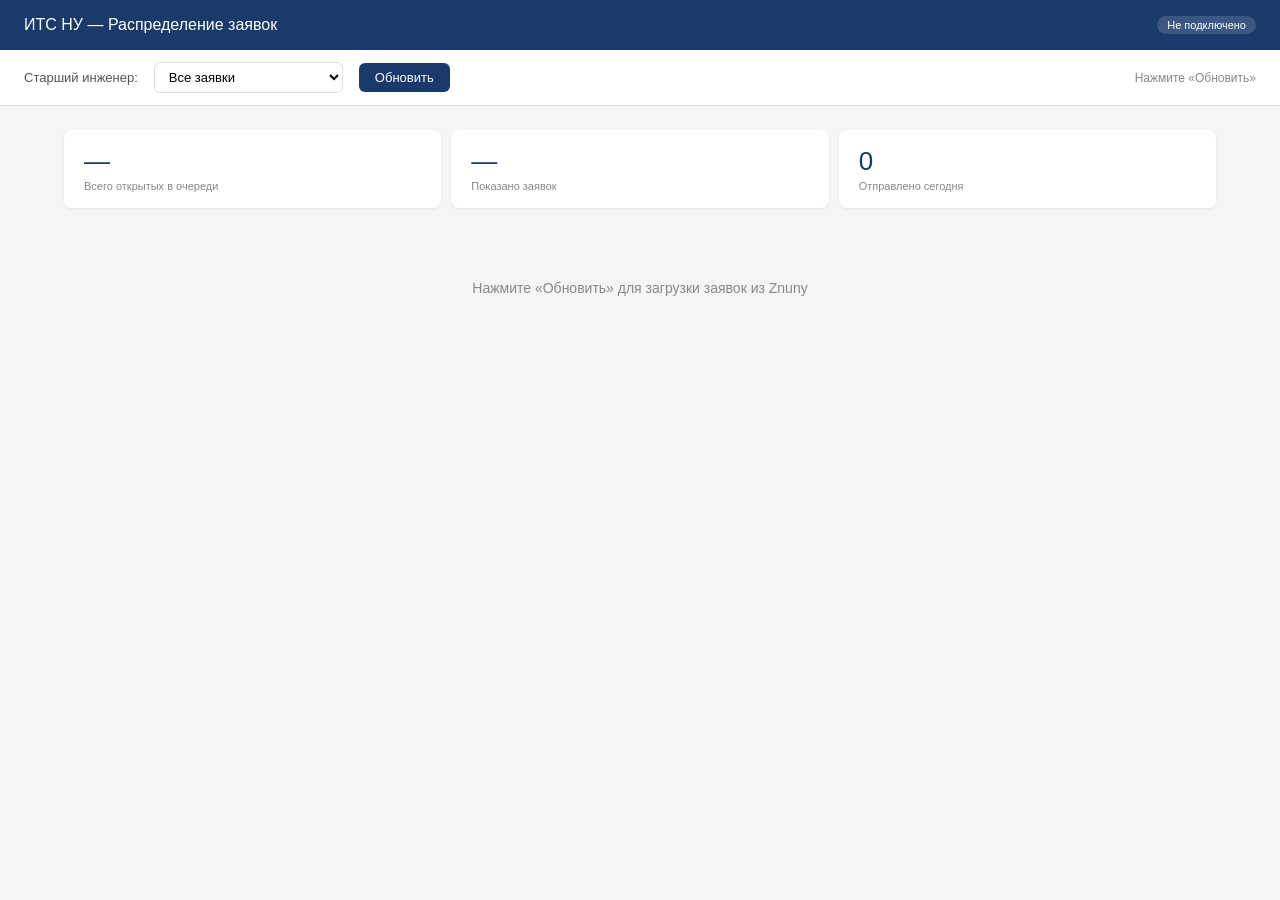
==== python_server/index.html @ df46cae5 "Распределение заявок" ====
<!DOCTYPE html>
<html lang="ru">
<head>
<meta charset="UTF-8">
<meta name="viewport" content="width=device-width, initial-scale=1.0">
<title>ИТС — Распределение заявок</title>
<style>
  * { box-sizing: border-box; margin: 0; padding: 0; }
  body { font-family: -apple-system, BlinkMacSystemFont, 'Segoe UI', sans-serif; background: #f5f5f5; color: #222; }

  .header { background: #1a3a6b; color: white; padding: 1rem 1.5rem; display: flex; align-items: center; justify-content: space-between; }
  .header h1 { font-size: 16px; font-weight: 500; }
  .header-right { display: flex; align-items: center; gap: 12px; }
  .conn-badge { font-size: 11px; padding: 3px 10px; border-radius: 10px; background: rgba(255,255,255,0.15); }
  .conn-badge.ok { background: rgba(58,156,95,0.4); }

  .toolbar { background: white; border-bottom: 1px solid #e0e0e0; padding: 0.75rem 1.5rem; display: flex; align-items: center; gap: 1rem; flex-wrap: wrap; }
  .toolbar label { font-size: 13px; color: #555; }
  .toolbar select { font-size: 13px; padding: 6px 10px; border: 1px solid #ddd; border-radius: 6px; background: white; }
  .btn { border: none; padding: 7px 16px; border-radius: 6px; font-size: 13px; cursor: pointer; font-weight: 500; }
  .btn-primary { background: #1a3a6b; color: white; }
  .btn-primary:hover { background: #2255a4; }
  .status-text { font-size: 12px; color: #888; margin-left: auto; }

  .container { padding: 1.5rem; max-width: 1200px; margin: 0 auto; }

  .summary { display: grid; grid-template-columns: repeat(3, 1fr); gap: 10px; margin-bottom: 1.5rem; }
  .summary-card { background: white; border-radius: 8px; padding: 1rem 1.25rem; box-shadow: 0 1px 3px rgba(0,0,0,0.07); }
  .summary-card .num { font-size: 26px; font-weight: 500; color: #1a3a6b; }
  .summary-card .lbl { font-size: 11px; color: #888; margin-top: 3px; }

  .loading { text-align: center; padding: 3rem; color: #888; font-size: 14px; }

  table { width: 100%; background: white; border-radius: 8px; border-collapse: collapse; box-shadow: 0 1px 3px rgba(0,0,0,0.07); font-size: 13px; }
  thead { background: #f0f4fa; }
  th { padding: 10px 12px; text-align: left; font-weight: 600; color: #1a3a6b; font-size: 11px; text-transform: uppercase; letter-spacing: 0.04em; border-bottom: 1px solid #e0e0e0; white-space: nowrap; }
  td { padding: 9px 12px; border-bottom: 1px solid #f0f0f0; vertical-align: middle; }
  tr:last-child td { border-bottom: none; }
  tr:hover td { background: #fafbff; }

  .ticket-num { font-weight: 600; color: #1a3a6b; font-size: 12px; white-space: nowrap; }
  .ticket-title { max-width: 200px; overflow: hidden; text-overflow: ellipsis; white-space: nowrap; }
  .ticket-service { font-size: 11px; color: #666; max-width: 150px; overflow: hidden; text-overflow: ellipsis; white-space: nowrap; }
  .owner-badge { display: inline-block; font-size: 10px; padding: 2px 8px; border-radius: 10px; font-weight: 500; background: #e6f1fb; color: #185fa5; white-space: nowrap; }
  .date { font-size: 11px; color: #999; white-space: nowrap; }
  .phone { font-size: 11px; color: #444; }

  /* Блок назначения */
  .assign-wrap { display: flex; align-items: center; gap: 6px; }
  .assign-select { font-size: 12px; padding: 4px 8px; border: 1px solid #ddd; border-radius: 5px; background: white; min-width: 110px; }
  .btn-send { border: none; padding: 5px 10px; border-radius: 5px; font-size: 12px; cursor: pointer; font-weight: 500; background: #2AABEE; color: white; white-space: nowrap; transition: opacity 0.15s; }
  .btn-send:hover { opacity: 0.85; }
  .btn-send:disabled { background: #ccc; cursor: not-allowed; }
  .btn-sent { background: #3a9c5f !important; }
  .btn-no-tg { background: #e0e0e0; color: #888; cursor: not-allowed; }

  .toast { position: fixed; bottom: 1.5rem; right: 1.5rem; background: #1a3a6b; color: white; padding: 10px 18px; border-radius: 8px; font-size: 13px; opacity: 0; transition: opacity 0.3s; pointer-events: none; z-index: 999; max-width: 300px; }
  .toast.show { opacity: 1; }
  .toast.error { background: #c0392b; }
</style>
</head>
<body>

<div class="header">
  <h1>ИТС НУ — Распределение заявок</h1>
  <div class="header-right">
    <span class="conn-badge" id="conn-badge">Не подключено</span>
  </div>
</div>

<div class="toolbar">
  <label>Старший инженер:</label>
  <select id="senior-filter">
    <option value="">Все заявки</option>
    <option value="17">Maxat Suieubayev</option>
    <option value="16">Askar Sharipov</option>
    <option value="18">Ramazan Abdrakhmanov</option>
    <option value="19">Temirbek Sarsembekov</option>
  </select>
  <button class="btn btn-primary" onclick="loadTickets()">Обновить</button>
  <span class="status-text" id="status-text">Нажмите «Обновить»</span>
</div>

<div class="container">
  <div class="summary">
    <div class="summary-card"><div class="num" id="total-count">—</div><div class="lbl">Всего открытых в очереди</div></div>
    <div class="summary-card"><div class="num" id="shown-count">—</div><div class="lbl">Показано заявок</div></div>
    <div class="summary-card"><div class="num" id="sent-count">0</div><div class="lbl">Отправлено сегодня</div></div>
  </div>
  <div id="content" class="loading">Нажмите «Обновить» для загрузки заявок из Znuny</div>
</div>

<div class="toast" id="toast"></div>

<script>
// Адрес локального Flask-сервера по умолчанию. 
// После развертывания бэкенда на выделенной виртуальной машине (VM) укажите здесь её адрес, например: "https://its-api.nu.edu.kz"
const API = "http://localhost:5000";

let allTickets = [];
let seniors = [];
let sentCount = 0;

// Загружаем список старших при старте
async function loadSeniors() {
  try {
    const r = await fetch(`${API}/seniors`);
    const data = await r.json();
    seniors = data.seniors;
  } catch(e) {
    console.error("Не удалось загрузить список инженеров", e);
  }
}

async function loadTickets() {
  const status = document.getElementById("status-text");
  const content = document.getElementById("content");
  status.textContent = "Загрузка...";
  content.innerHTML = '<div class="loading">Загружаем заявки из Znuny...</div>';

  try {
    const r = await fetch(`${API}/tickets`);
    const data = await r.json();
    if (data.error) throw new Error(data.error);

    allTickets = data.tickets;
    document.getElementById("total-count").textContent = data.total;
    document.getElementById("conn-badge").textContent = "✓ Подключено";
    document.getElementById("conn-badge").classList.add("ok");
    status.textContent = `Загружено ${allTickets.length} заявок`;
    renderTable();
  } catch(e) {
    content.innerHTML = `<div class="loading" style="color:#c0392b">Ошибка: ${e.message}<br><small>Убедитесь что сервер запущен: python its_server.py</small></div>`;
    status.textContent = "Ошибка подключения";
  }
}

function getSubordinates(ownerID) {
  const senior = seniors.find(s => s.owner_id === ownerID);
  return senior ? senior.subordinates : [];
}

function renderTable() {
  const filterOwner = document.getElementById("senior-filter").value;
  let tickets = allTickets;
  if (filterOwner) tickets = tickets.filter(t => String(t.owner_id) === filterOwner);

  document.getElementById("shown-count").textContent = tickets.length;

  if (!tickets.length) {
    document.getElementById("content").innerHTML = '<div class="loading">Заявок не найдено</div>';
    return;
  }

  const rows = tickets.map(t => {
    const subs = getSubordinates(t.owner_id);
    let assignBlock = "";

    if (subs.length > 0) {
      const options = subs.map(s => {
        const disabled = !s.chat_id ? 'data-no-tg="true"' : '';
        const label = s.chat_id ? s.name : `${s.name} (нет TG)`;
        return `<option value='${JSON.stringify(s).replace(/'/g, "&apos;")}' ${disabled}>${label}</option>`;
      }).join("");

      assignBlock = `
        <div class="assign-wrap">
          <select class="assign-select" id="sel-${t.ticket_id}">${options}</select>
          <button class="btn-send" id="btn-${t.ticket_id}" onclick="sendTicket(${t.ticket_id})">
            📤 Назначить
          </button>
        </div>`;
    } else {
      assignBlock = `<span style="font-size:11px;color:#aaa">Нет подчинённых</span>`;
    }

    return `
      <tr>
        <td><span class="ticket-num">#${t.ticket_number}</span></td>
        <td><div class="ticket-title" title="${escHtml(t.title)}">${escHtml(t.title)}</div></td>
        <td><div class="ticket-service" title="${escHtml(t.service||'')}">${escHtml(t.service||'—')}</div></td>
        <td style="font-size:12px">${t.customer || '—'}</td>
        <td class="phone">${t.phone || '—'}</td>
        <td><span class="owner-badge">${ownerShort(t.owner_id)}</span></td>
        <td class="date">${formatDate(t.created)}</td>
        <td>${assignBlock}</td>
      </tr>`;
  }).join("");

  document.getElementById("content").innerHTML = `
    <table>
      <thead>
        <tr>
          <th>№</th><th>Тема</th><th>Услуга</th><th>Заявитель</th><th>Телефон</th><th>Старший</th><th>Дата</th><th>Назначить</th>
        </tr>
      </thead>
      <tbody>${rows}</tbody>
    </table>`;
}

async function sendTicket(ticketId) {
  const ticket = allTickets.find(t => t.ticket_id === ticketId);
  const sel = document.getElementById(`sel-${ticketId}`);
  const btn = document.getElementById(`btn-${ticketId}`);

  let engineer;
  try {
    engineer = JSON.parse(sel.value.replace(/&apos;/g, "'"));
  } catch(e) {
    showToast("Ошибка выбора инженера", true);
    return;
  }

  if (!engineer.chat_id) {
    showToast(`У ${engineer.name} нет Telegram`, true);
    return;
  }

  btn.disabled = true;
  btn.textContent = "Отправка...";

  try {
    const r = await fetch(`${API}/send`, {
      method: "POST",
      headers: { "Content-Type": "application/json" },
      body: JSON.stringify({
        ticket,
        engineer_name: engineer.name,
        chat_id: engineer.chat_id
      })
    });
    const data = await r.json();

    if (data.success) {
      btn.textContent = `✓ → ${engineer.name}`;
      btn.classList.add("btn-sent");
      sentCount++;
      document.getElementById("sent-count").textContent = sentCount;
      showToast(`Заявка #${ticket.ticket_number} отправлена → ${engineer.name}`);
    } else {
      btn.disabled = false;
      btn.textContent = "📤 Назначить";
      showToast(data.error || "Ошибка отправки", true);
    }
  } catch(e) {
    btn.disabled = false;
    btn.textContent = "📤 Назначить";
    showToast("Ошибка: " + e.message, true);
  }
}

function ownerShort(id) {
  const map = {16: "Askar", 17: "Maxat", 18: "Ramazan", 19: "Temirbek"};
  return map[id] || "—";
}

function formatDate(str) {
  if (!str) return "—";
  return str.slice(0, 16).replace("T", " ");
}

function escHtml(str) {
  if (!str) return "";
  return str.replace(/&/g,"&amp;").replace(/</g,"&lt;").replace(/>/g,"&gt;").replace(/"/g,"&quot;");
}

function showToast(msg, error=false) {
  const t = document.getElementById("toast");
  t.textContent = msg;
  t.className = "toast show" + (error ? " error" : "");
  setTimeout(() => t.className = "toast", 3500);
}

document.getElementById("senior-filter").addEventListener("change", renderTable);

// Загружаем инженеров при старте
loadSeniors();
</script>
</body>
</html>
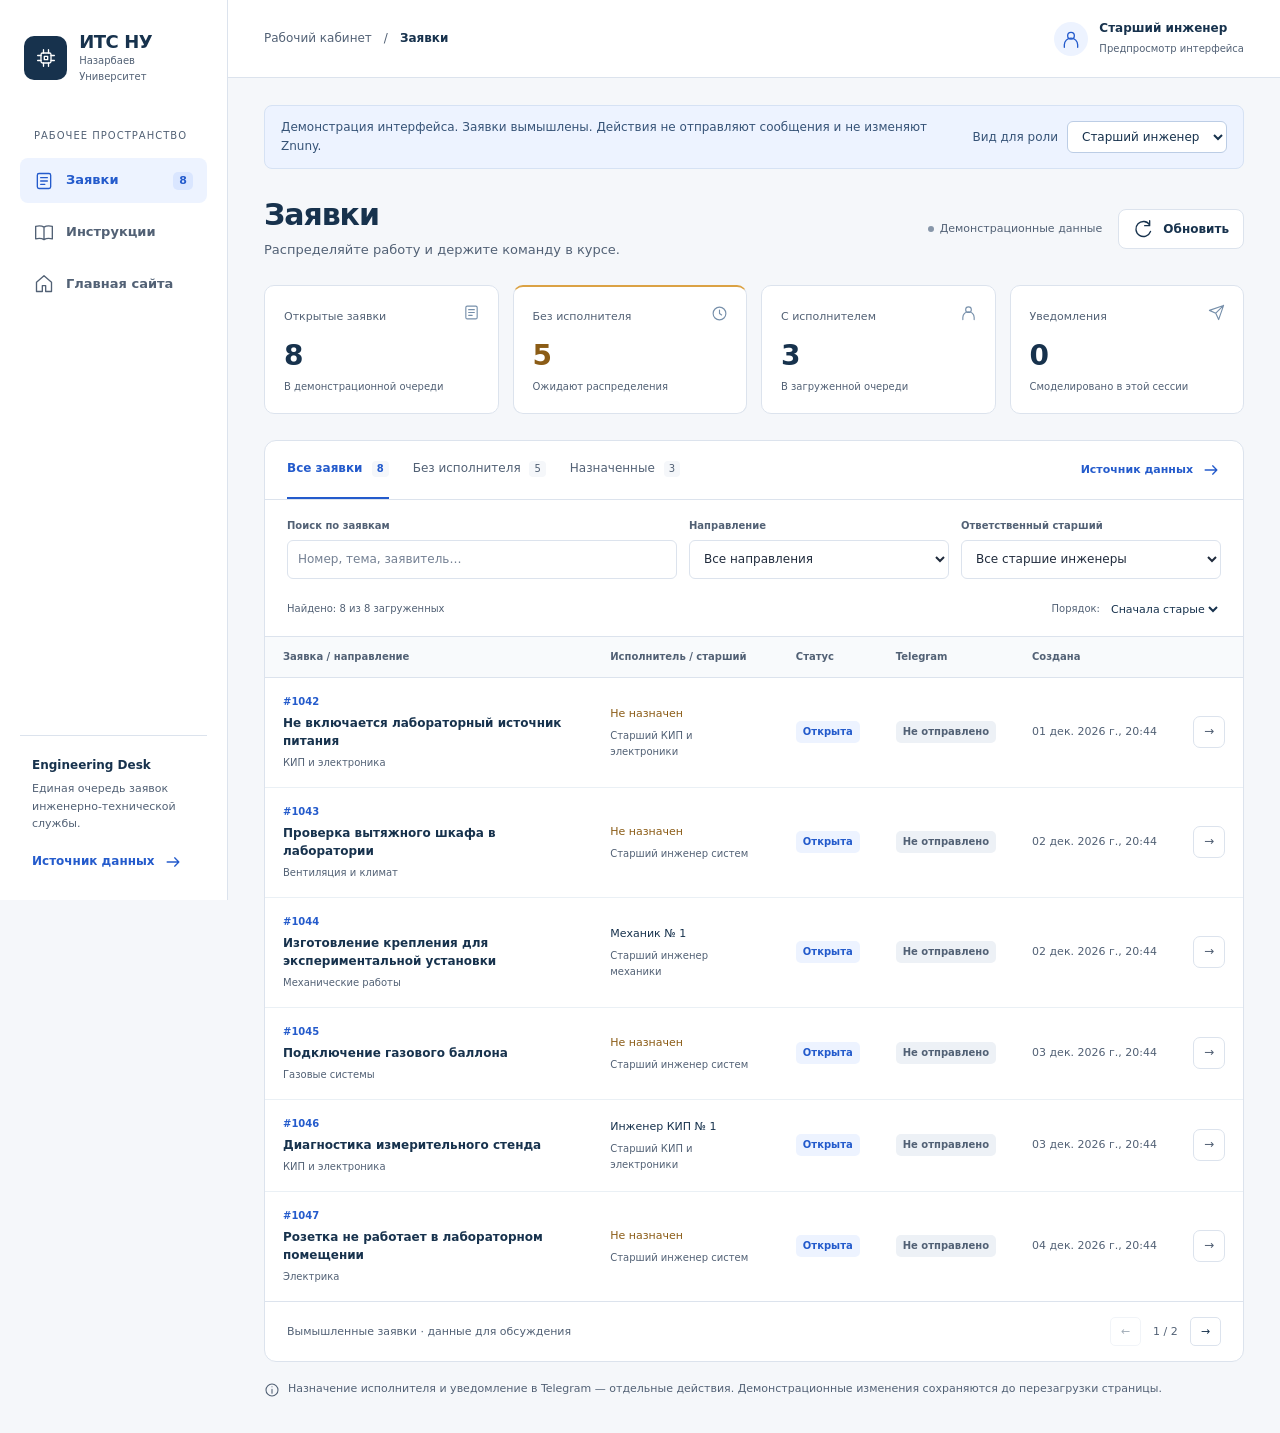
==== commit d7fdf17c: "autoclaves" ====
--- a/python_server/index.html
+++ b/python_server/index.html
@@ -1,280 +1,81 @@
 <!DOCTYPE html>
 <html lang="ru">
 <head>
-<meta charset="UTF-8">
-<meta name="viewport" content="width=device-width, initial-scale=1.0">
-<title>ИТС — Распределение заявок</title>
-<style>
-  * { box-sizing: border-box; margin: 0; padding: 0; }
-  body { font-family: -apple-system, BlinkMacSystemFont, 'Segoe UI', sans-serif; background: #f5f5f5; color: #222; }
-
-  .header { background: #1a3a6b; color: white; padding: 1rem 1.5rem; display: flex; align-items: center; justify-content: space-between; }
-  .header h1 { font-size: 16px; font-weight: 500; }
-  .header-right { display: flex; align-items: center; gap: 12px; }
-  .conn-badge { font-size: 11px; padding: 3px 10px; border-radius: 10px; background: rgba(255,255,255,0.15); }
-  .conn-badge.ok { background: rgba(58,156,95,0.4); }
-
-  .toolbar { background: white; border-bottom: 1px solid #e0e0e0; padding: 0.75rem 1.5rem; display: flex; align-items: center; gap: 1rem; flex-wrap: wrap; }
-  .toolbar label { font-size: 13px; color: #555; }
-  .toolbar select { font-size: 13px; padding: 6px 10px; border: 1px solid #ddd; border-radius: 6px; background: white; }
-  .btn { border: none; padding: 7px 16px; border-radius: 6px; font-size: 13px; cursor: pointer; font-weight: 500; }
-  .btn-primary { background: #1a3a6b; color: white; }
-  .btn-primary:hover { background: #2255a4; }
-  .status-text { font-size: 12px; color: #888; margin-left: auto; }
-
-  .container { padding: 1.5rem; max-width: 1200px; margin: 0 auto; }
-
-  .summary { display: grid; grid-template-columns: repeat(3, 1fr); gap: 10px; margin-bottom: 1.5rem; }
-  .summary-card { background: white; border-radius: 8px; padding: 1rem 1.25rem; box-shadow: 0 1px 3px rgba(0,0,0,0.07); }
-  .summary-card .num { font-size: 26px; font-weight: 500; color: #1a3a6b; }
-  .summary-card .lbl { font-size: 11px; color: #888; margin-top: 3px; }
-
-  .loading { text-align: center; padding: 3rem; color: #888; font-size: 14px; }
-
-  table { width: 100%; background: white; border-radius: 8px; border-collapse: collapse; box-shadow: 0 1px 3px rgba(0,0,0,0.07); font-size: 13px; }
-  thead { background: #f0f4fa; }
-  th { padding: 10px 12px; text-align: left; font-weight: 600; color: #1a3a6b; font-size: 11px; text-transform: uppercase; letter-spacing: 0.04em; border-bottom: 1px solid #e0e0e0; white-space: nowrap; }
-  td { padding: 9px 12px; border-bottom: 1px solid #f0f0f0; vertical-align: middle; }
-  tr:last-child td { border-bottom: none; }
-  tr:hover td { background: #fafbff; }
-
-  .ticket-num { font-weight: 600; color: #1a3a6b; font-size: 12px; white-space: nowrap; }
-  .ticket-title { max-width: 200px; overflow: hidden; text-overflow: ellipsis; white-space: nowrap; }
-  .ticket-service { font-size: 11px; color: #666; max-width: 150px; overflow: hidden; text-overflow: ellipsis; white-space: nowrap; }
-  .owner-badge { display: inline-block; font-size: 10px; padding: 2px 8px; border-radius: 10px; font-weight: 500; background: #e6f1fb; color: #185fa5; white-space: nowrap; }
-  .date { font-size: 11px; color: #999; white-space: nowrap; }
-  .phone { font-size: 11px; color: #444; }
-
-  /* Блок назначения */
-  .assign-wrap { display: flex; align-items: center; gap: 6px; }
-  .assign-select { font-size: 12px; padding: 4px 8px; border: 1px solid #ddd; border-radius: 5px; background: white; min-width: 110px; }
-  .btn-send { border: none; padding: 5px 10px; border-radius: 5px; font-size: 12px; cursor: pointer; font-weight: 500; background: #2AABEE; color: white; white-space: nowrap; transition: opacity 0.15s; }
-  .btn-send:hover { opacity: 0.85; }
-  .btn-send:disabled { background: #ccc; cursor: not-allowed; }
-  .btn-sent { background: #3a9c5f !important; }
-  .btn-no-tg { background: #e0e0e0; color: #888; cursor: not-allowed; }
-
-  .toast { position: fixed; bottom: 1.5rem; right: 1.5rem; background: #1a3a6b; color: white; padding: 10px 18px; border-radius: 8px; font-size: 13px; opacity: 0; transition: opacity 0.3s; pointer-events: none; z-index: 999; max-width: 300px; }
-  .toast.show { opacity: 1; }
-  .toast.error { background: #c0392b; }
-</style>
+<meta charset="UTF-8"><meta name="viewport" content="width=device-width, initial-scale=1">
+<meta name="theme-color" content="#17324d"><title>Заявки — Рабочий кабинет ИТС НУ</title>
+<link rel="icon" href="../Media/energy_13712033.png"><link rel="stylesheet" href="assets/dispatch.css">
+<script src="assets/dispatch-demo.js" defer></script><script src="assets/dispatch.js" defer></script>
 </head>
 <body>
-
-<div class="header">
-  <h1>ИТС НУ — Распределение заявок</h1>
-  <div class="header-right">
-    <span class="conn-badge" id="conn-badge">Не подключено</span>
+<a href="#workspace" class="skip-link">Перейти к заявкам</a>
+<svg xmlns="http://www.w3.org/2000/svg" width="0" height="0" style="position:absolute" aria-hidden="true"><defs><symbol id="icon-arrow" viewBox="0 0 24 24"><path d="M5 12h14m-5-5 5 5-5 5"/></symbol><symbol id="icon-plus" viewBox="0 0 24 24"><path d="M12 5v14M5 12h14"/></symbol><symbol id="icon-lock" viewBox="0 0 24 24"><rect x="5" y="10" width="14" height="11" rx="2"/><path d="M8 10V7a4 4 0 0 1 8 0v3m-4 5v2"/></symbol><symbol id="icon-menu" viewBox="0 0 24 24"><path d="M4 6h16M4 12h16M4 18h16"/></symbol><symbol id="icon-close" viewBox="0 0 24 24"><path d="m6 6 12 12M6 18 18 6"/></symbol><symbol id="icon-check" viewBox="0 0 24 24"><path d="m5 12 4 4L19 6"/></symbol><symbol id="icon-chip" viewBox="0 0 24 24"><rect x="6" y="6" width="12" height="12" rx="2"/><path d="M9 2v4m6-4v4M9 18v4m6-4v4M2 9h4m-4 6h4m12-6h4m-4 6h4"/><path d="M10 10h4v4h-4z"/></symbol><symbol id="icon-wrench" viewBox="0 0 24 24"><path d="M14 6a5 5 0 0 0-6 6l-5 5a2.8 2.8 0 0 0 4 4l5-5a5 5 0 0 0 6-6l-3 3-4-4 3-3Z"/></symbol><symbol id="icon-gas" viewBox="0 0 24 24"><rect x="7" y="6" width="10" height="16" rx="4"/><path d="M10 6V2h4v4M8 12h8"/></symbol><symbol id="icon-wind" viewBox="0 0 24 24"><path d="M3 8h12a3 3 0 1 0-3-3M3 12h16a3 3 0 1 1-3 3M3 16h6a3 3 0 1 1-3 3"/></symbol><symbol id="icon-bolt" viewBox="0 0 24 24"><path d="m13 2-9 12h7l-1 8 10-13h-8l1-7Z"/></symbol><symbol id="icon-snow" viewBox="0 0 24 24"><path d="M12 2v20M3.3 7l17.4 10M3.3 17 20.7 7M9 3l3 3 3-3M9 21l3-3 3 3M3 10l4-1-1-4m12 14-1-4 4-1M3 14l4 1-1 4M18 5l-1 4 4 1"/></symbol><symbol id="icon-monitor" viewBox="0 0 24 24"><rect x="3" y="3" width="18" height="13" rx="2"/><path d="M12 16v5m-5 0h10M6 11l3-4 4 5 4-5"/></symbol><symbol id="icon-building" viewBox="0 0 24 24"><path d="M4 22V4h16v18M2 22h20M8 8h2m4 0h2M8 12h2m4 0h2M10 22v-6h4v6"/></symbol><symbol id="icon-queue" viewBox="0 0 24 24"><rect x="4" y="3" width="16" height="18" rx="2"/><path d="M8 8h8M8 12h8M8 16h5"/></symbol><symbol id="icon-book" viewBox="0 0 24 24"><path d="M12 5c-3-2-6-2-10-1v15c4-1 7-1 10 1 3-2 6-2 10-1V4c-4-1-7-1-10 1Zm0 0v15"/></symbol><symbol id="icon-user" viewBox="0 0 24 24"><circle cx="12" cy="8" r="4"/><path d="M4 22v-3a8 8 0 0 1 16 0v3"/></symbol><symbol id="icon-refresh" viewBox="0 0 24 24"><path d="M20 7a9 9 0 1 0 1 8M20 2v6h-6"/></symbol><symbol id="icon-clock" viewBox="0 0 24 24"><circle cx="12" cy="12" r="9"/><path d="M12 7v5l3 2"/></symbol><symbol id="icon-send" viewBox="0 0 24 24"><path d="m22 2-7 20-4-9-9-4 20-7ZM11 13 22 2"/></symbol><symbol id="icon-info" viewBox="0 0 24 24"><circle cx="12" cy="12" r="9"/><path d="M12 11v6m0-10v.1"/></symbol><symbol id="icon-home" viewBox="0 0 24 24"><path d="m3 10 9-8 9 8v11h-7v-7h-4v7H3V10Z"/></symbol></defs></svg>
+<div class="workspace">
+<aside class="sidebar" aria-label="Рабочий кабинет">
+  <a class="brand" href="../MainPage/Main/index.html"><span class="brand-mark"><svg class="icon" viewBox="0 0 24 24" fill="none" stroke="currentColor" stroke-width="1.6" stroke-linecap="round" stroke-linejoin="round" aria-hidden="true"><use href="#icon-chip"/></svg></span><span><strong>ИТС НУ</strong><small>Назарбаев Университет</small></span></a>
+  <p class="nav-caption">Рабочее пространство</p>
+  <nav class="workspace-nav" aria-label="Разделы кабинета">
+    <a href="#workspace" aria-current="page" aria-label="Заявки"><svg class="icon" viewBox="0 0 24 24" fill="none" stroke="currentColor" stroke-width="1.6" stroke-linecap="round" stroke-linejoin="round" aria-hidden="true"><use href="#icon-queue"/></svg><span>Заявки</span><span class="nav-count" id="nav-count">—</span></a>
+    <a href="../Instruktazh/Instruktazh_main/index.html" aria-label="Инструкции"><svg class="icon" viewBox="0 0 24 24" fill="none" stroke="currentColor" stroke-width="1.6" stroke-linecap="round" stroke-linejoin="round" aria-hidden="true"><use href="#icon-book"/></svg><span>Инструкции</span></a>
+    <a href="../MainPage/Main/index.html" aria-label="Главная сайта"><svg class="icon" viewBox="0 0 24 24" fill="none" stroke="currentColor" stroke-width="1.6" stroke-linecap="round" stroke-linejoin="round" aria-hidden="true"><use href="#icon-home"/></svg><span>Главная сайта</span></a>
+  </nav>
+  <div class="sidebar-foot"><strong>Engineering Desk</strong><p>Единая очередь заявок инженерно-технической службы.</p><button class="text-button" data-source>Источник данных <svg class="icon" viewBox="0 0 24 24" fill="none" stroke="currentColor" stroke-width="1.6" stroke-linecap="round" stroke-linejoin="round" aria-hidden="true"><use href="#icon-arrow"/></svg></button></div>
+</aside>
+<div class="workspace-main">
+  <header class="workspace-header"><div class="breadcrumb"><span>Рабочий кабинет</span><span>/</span><strong>Заявки</strong></div><div class="profile"><span class="profile-icon"><svg class="icon" viewBox="0 0 24 24" fill="none" stroke="currentColor" stroke-width="1.6" stroke-linecap="round" stroke-linejoin="round" aria-hidden="true"><use href="#icon-user"/></svg></span><span><strong id="profile-role">Старший инженер</strong><small id="profile-caption">Предпросмотр интерфейса</small></span></div></header>
+  <main class="workspace-content" id="workspace" tabindex="-1">
+    <div class="preview-bar"><p id="mode-description"><strong>Демонстрация интерфейса.</strong> Заявки вымышлены. Действия не отправляют сообщения и не изменяют Znuny.</p><label id="role-control">Вид для роли <select id="preview-role" aria-label="Роль в демонстрации"><option value="senior">Старший инженер</option><option value="engineer">Инженер</option></select></label><button class="button button-secondary" id="back-to-demo" hidden>Вернуться к демо</button></div>
+    <div class="page-heading"><div><h1>Заявки</h1><p id="page-subtitle">Распределяйте работу и держите команду в курсе.</p></div><div class="heading-actions"><span class="connection" id="connection">Демонстрационные данные</span><button class="button button-secondary" id="refresh"><svg class="icon" viewBox="0 0 24 24" fill="none" stroke="currentColor" stroke-width="1.6" stroke-linecap="round" stroke-linejoin="round" aria-hidden="true"><use href="#icon-refresh"/></svg> Обновить</button></div></div>
+    <div class="connection-error" id="connection-error" role="alert" hidden></div>
+    <section class="stats" aria-label="Сводка по загруженным заявкам">
+      <div class="stat-card"><span class="stat-label">Открытые заявки</span><svg class="icon" viewBox="0 0 24 24" fill="none" stroke="currentColor" stroke-width="1.6" stroke-linecap="round" stroke-linejoin="round" aria-hidden="true"><use href="#icon-queue"/></svg><strong class="stat-value" id="stat-total">—</strong><span class="stat-foot" id="stat-total-note">В демонстрационной очереди</span></div>
+      <div class="stat-card attention"><span class="stat-label">Без исполнителя</span><svg class="icon" viewBox="0 0 24 24" fill="none" stroke="currentColor" stroke-width="1.6" stroke-linecap="round" stroke-linejoin="round" aria-hidden="true"><use href="#icon-clock"/></svg><strong class="stat-value" id="stat-unassigned">—</strong><span class="stat-foot" id="stat-unassigned-note">Ожидают распределения</span></div>
+      <div class="stat-card"><span class="stat-label">С исполнителем</span><svg class="icon" viewBox="0 0 24 24" fill="none" stroke="currentColor" stroke-width="1.6" stroke-linecap="round" stroke-linejoin="round" aria-hidden="true"><use href="#icon-user"/></svg><strong class="stat-value" id="stat-assigned">—</strong><span class="stat-foot" id="stat-assigned-note">В загруженной очереди</span></div>
+      <div class="stat-card"><span class="stat-label">Уведомления</span><svg class="icon" viewBox="0 0 24 24" fill="none" stroke="currentColor" stroke-width="1.6" stroke-linecap="round" stroke-linejoin="round" aria-hidden="true"><use href="#icon-send"/></svg><strong class="stat-value" id="stat-notified">0</strong><span class="stat-foot" id="stat-notified-note">Смоделировано в этой сессии</span></div>
+    </section>
+    <section class="queue-card" aria-label="Очередь заявок">
+      <div class="queue-top"><div class="queue-tabs" role="group" aria-label="Фильтр по назначению"><button class="queue-tab" data-scope="all" aria-pressed="true">Все заявки <span id="count-all">0</span></button><button class="queue-tab" data-scope="unassigned" aria-pressed="false">Без исполнителя <span id="count-unassigned">0</span></button><button class="queue-tab" data-scope="assigned" aria-pressed="false">Назначенные <span id="count-assigned">0</span></button></div><button class="text-button" data-source>Источник данных <svg class="icon" viewBox="0 0 24 24" fill="none" stroke="currentColor" stroke-width="1.6" stroke-linecap="round" stroke-linejoin="round" aria-hidden="true"><use href="#icon-arrow"/></svg></button></div>
+      <div class="filter-bar">
+        <div class="filter-field"><label for="search">Поиск по заявкам</label><input id="search" type="search" placeholder="Номер, тема, заявитель…" autocomplete="off"></div>
+        <div class="filter-field"><label for="service-filter">Направление</label><select id="service-filter"><option value="">Все направления</option></select></div>
+        <div class="filter-field"><label for="senior-filter">Ответственный старший</label><select id="senior-filter"><option value="">Все старшие инженеры</option></select></div>
+      </div>
+      <div class="queue-meta"><span id="result-count" role="status" aria-live="polite">Загрузка…</span><div class="sort-control"><label for="sort-order">Порядок:</label><select id="sort-order"><option value="oldest">Сначала старые</option><option value="newest">Сначала новые</option><option value="number">По номеру</option></select><button class="text-button" id="reset-filters" hidden>Сбросить</button></div></div>
+      <div id="ticket-content" aria-busy="false"></div>
+      <div class="queue-footer"><span id="load-note">Демонстрационные данные</span><div class="pagination"><button id="previous-page" aria-label="Предыдущая страница">←</button><span id="page-number">1 / 1</span><button id="next-page" aria-label="Следующая страница">→</button></div></div>
+    </section>
+    <p class="info-note"><svg class="icon" viewBox="0 0 24 24" fill="none" stroke="currentColor" stroke-width="1.6" stroke-linecap="round" stroke-linejoin="round" aria-hidden="true"><use href="#icon-info"/></svg><span id="queue-note">Назначение исполнителя и уведомление в Telegram — отдельные действия. Демонстрационные изменения сохраняются до перезагрузки страницы.</span></p>
+    <button class="button button-secondary source-mobile" data-source>Источник данных</button>
+    <noscript><p class="connection-error">Для просмотра заявок включите JavaScript. <a href="../MainPage/Main/index.html">Вернуться на главную</a>.</p></noscript>
+  </main>
+</div>
+</div>
+<dialog class="drawer" id="ticket-drawer" aria-labelledby="drawer-title">
+  <div class="drawer-heading"><div class="dialog-header"><h2 id="drawer-title">Заявка</h2><button class="close-button" data-close aria-label="Закрыть карточку"><svg class="icon" viewBox="0 0 24 24" fill="none" stroke="currentColor" stroke-width="1.6" stroke-linecap="round" stroke-linejoin="round" aria-hidden="true"><use href="#icon-close"/></svg></button></div><p id="drawer-topic"></p></div>
+  <div class="drawer-body">
+    <span class="badge blue" id="drawer-state">Открыта</span>
+    <dl class="ticket-fields" id="ticket-fields"></dl>
+    <h3>Описание обращения</h3><p class="description-box" id="ticket-description"></p>
+    <a class="text-button" id="znuny-link" href="https://support.nu.edu.kz" target="_blank" rel="noopener noreferrer" hidden>Открыть в Znuny ↗</a>
+    <section class="assign-panel" id="assign-panel" aria-labelledby="assign-title">
+      <h3 id="assign-title">Распределение заявки</h3>
+      <div class="field"><label for="assignee">Исполнитель</label><select id="assignee"><option value="">Выберите инженера</option></select></div>
+      <p class="field-hint" id="assignee-note"></p>
+      <div class="assign-actions"><button class="button button-primary" id="assign-button">Назначить</button><button class="button button-secondary" id="telegram-button"><svg class="icon" viewBox="0 0 24 24" fill="none" stroke="currentColor" stroke-width="1.6" stroke-linecap="round" stroke-linejoin="round" aria-hidden="true"><use href="#icon-send"/></svg> Telegram</button></div>
+      <p class="field-hint" id="assignment-feedback" role="status" aria-live="polite"></p>
+    </section>
+    <p class="read-only-note" id="readonly-note" hidden></p>
+    <hr class="section-divider"><h3 id="history-title">История заявки · демо</h3><ol class="history" id="ticket-history"></ol>
   </div>
-</div>
-
-<div class="toolbar">
-  <label>Старший инженер:</label>
-  <select id="senior-filter">
-    <option value="">Все заявки</option>
-    <option value="17">Maxat Suieubayev</option>
-    <option value="16">Askar Sharipov</option>
-    <option value="18">Ramazan Abdrakhmanov</option>
-    <option value="19">Temirbek Sarsembekov</option>
-  </select>
-  <button class="btn btn-primary" onclick="loadTickets()">Обновить</button>
-  <span class="status-text" id="status-text">Нажмите «Обновить»</span>
-</div>
-
-<div class="container">
-  <div class="summary">
-    <div class="summary-card"><div class="num" id="total-count">—</div><div class="lbl">Всего открытых в очереди</div></div>
-    <div class="summary-card"><div class="num" id="shown-count">—</div><div class="lbl">Показано заявок</div></div>
-    <div class="summary-card"><div class="num" id="sent-count">0</div><div class="lbl">Отправлено сегодня</div></div>
-  </div>
-  <div id="content" class="loading">Нажмите «Обновить» для загрузки заявок из Znuny</div>
-</div>
-
-<div class="toast" id="toast"></div>
-
-<script>
-// Адрес локального Flask-сервера по умолчанию. 
-// После развертывания бэкенда на выделенной виртуальной машине (VM) укажите здесь её адрес, например: "https://its-api.nu.edu.kz"
-const API = "http://localhost:5000";
-
-let allTickets = [];
-let seniors = [];
-let sentCount = 0;
-
-// Загружаем список старших при старте
-async function loadSeniors() {
-  try {
-    const r = await fetch(`${API}/seniors`);
-    const data = await r.json();
-    seniors = data.seniors;
-  } catch(e) {
-    console.error("Не удалось загрузить список инженеров", e);
-  }
-}
-
-async function loadTickets() {
-  const status = document.getElementById("status-text");
-  const content = document.getElementById("content");
-  status.textContent = "Загрузка...";
-  content.innerHTML = '<div class="loading">Загружаем заявки из Znuny...</div>';
-
-  try {
-    const r = await fetch(`${API}/tickets`);
-    const data = await r.json();
-    if (data.error) throw new Error(data.error);
-
-    allTickets = data.tickets;
-    document.getElementById("total-count").textContent = data.total;
-    document.getElementById("conn-badge").textContent = "✓ Подключено";
-    document.getElementById("conn-badge").classList.add("ok");
-    status.textContent = `Загружено ${allTickets.length} заявок`;
-    renderTable();
-  } catch(e) {
-    content.innerHTML = `<div class="loading" style="color:#c0392b">Ошибка: ${e.message}<br><small>Убедитесь что сервер запущен: python its_server.py</small></div>`;
-    status.textContent = "Ошибка подключения";
-  }
-}
-
-function getSubordinates(ownerID) {
-  const senior = seniors.find(s => s.owner_id === ownerID);
-  return senior ? senior.subordinates : [];
-}
-
-function renderTable() {
-  const filterOwner = document.getElementById("senior-filter").value;
-  let tickets = allTickets;
-  if (filterOwner) tickets = tickets.filter(t => String(t.owner_id) === filterOwner);
-
-  document.getElementById("shown-count").textContent = tickets.length;
-
-  if (!tickets.length) {
-    document.getElementById("content").innerHTML = '<div class="loading">Заявок не найдено</div>';
-    return;
-  }
-
-  const rows = tickets.map(t => {
-    const subs = getSubordinates(t.owner_id);
-    let assignBlock = "";
-
-    if (subs.length > 0) {
-      const options = subs.map(s => {
-        const disabled = !s.chat_id ? 'data-no-tg="true"' : '';
-        const label = s.chat_id ? s.name : `${s.name} (нет TG)`;
-        return `<option value='${JSON.stringify(s).replace(/'/g, "&apos;")}' ${disabled}>${label}</option>`;
-      }).join("");
-
-      assignBlock = `
-        <div class="assign-wrap">
-          <select class="assign-select" id="sel-${t.ticket_id}">${options}</select>
-          <button class="btn-send" id="btn-${t.ticket_id}" onclick="sendTicket(${t.ticket_id})">
-            📤 Назначить
-          </button>
-        </div>`;
-    } else {
-      assignBlock = `<span style="font-size:11px;color:#aaa">Нет подчинённых</span>`;
-    }
-
-    return `
-      <tr>
-        <td><span class="ticket-num">#${t.ticket_number}</span></td>
-        <td><div class="ticket-title" title="${escHtml(t.title)}">${escHtml(t.title)}</div></td>
-        <td><div class="ticket-service" title="${escHtml(t.service||'')}">${escHtml(t.service||'—')}</div></td>
-        <td style="font-size:12px">${t.customer || '—'}</td>
-        <td class="phone">${t.phone || '—'}</td>
-        <td><span class="owner-badge">${ownerShort(t.owner_id)}</span></td>
-        <td class="date">${formatDate(t.created)}</td>
-        <td>${assignBlock}</td>
-      </tr>`;
-  }).join("");
-
-  document.getElementById("content").innerHTML = `
-    <table>
-      <thead>
-        <tr>
-          <th>№</th><th>Тема</th><th>Услуга</th><th>Заявитель</th><th>Телефон</th><th>Старший</th><th>Дата</th><th>Назначить</th>
-        </tr>
-      </thead>
-      <tbody>${rows}</tbody>
-    </table>`;
-}
-
-async function sendTicket(ticketId) {
-  const ticket = allTickets.find(t => t.ticket_id === ticketId);
-  const sel = document.getElementById(`sel-${ticketId}`);
-  const btn = document.getElementById(`btn-${ticketId}`);
-
-  let engineer;
-  try {
-    engineer = JSON.parse(sel.value.replace(/&apos;/g, "'"));
-  } catch(e) {
-    showToast("Ошибка выбора инженера", true);
-    return;
-  }
-
-  if (!engineer.chat_id) {
-    showToast(`У ${engineer.name} нет Telegram`, true);
-    return;
-  }
-
-  btn.disabled = true;
-  btn.textContent = "Отправка...";
-
-  try {
-    const r = await fetch(`${API}/send`, {
-      method: "POST",
-      headers: { "Content-Type": "application/json" },
-      body: JSON.stringify({
-        ticket,
-        engineer_name: engineer.name,
-        chat_id: engineer.chat_id
-      })
-    });
-    const data = await r.json();
-
-    if (data.success) {
-      btn.textContent = `✓ → ${engineer.name}`;
-      btn.classList.add("btn-sent");
-      sentCount++;
-      document.getElementById("sent-count").textContent = sentCount;
-      showToast(`Заявка #${ticket.ticket_number} отправлена → ${engineer.name}`);
-    } else {
-      btn.disabled = false;
-      btn.textContent = "📤 Назначить";
-      showToast(data.error || "Ошибка отправки", true);
-    }
-  } catch(e) {
-    btn.disabled = false;
-    btn.textContent = "📤 Назначить";
-    showToast("Ошибка: " + e.message, true);
-  }
-}
-
-function ownerShort(id) {
-  const map = {16: "Askar", 17: "Maxat", 18: "Ramazan", 19: "Temirbek"};
-  return map[id] || "—";
-}
-
-function formatDate(str) {
-  if (!str) return "—";
-  return str.slice(0, 16).replace("T", " ");
-}
-
-function escHtml(str) {
-  if (!str) return "";
-  return str.replace(/&/g,"&amp;").replace(/</g,"&lt;").replace(/>/g,"&gt;").replace(/"/g,"&quot;");
-}
-
-function showToast(msg, error=false) {
-  const t = document.getElementById("toast");
-  t.textContent = msg;
-  t.className = "toast show" + (error ? " error" : "");
-  setTimeout(() => t.className = "toast", 3500);
-}
-
-document.getElementById("senior-filter").addEventListener("change", renderTable);
-
-// Загружаем инженеров при старте
-loadSeniors();
-</script>
-</body>
-</html>
+</dialog>
+<dialog id="telegram-dialog" aria-labelledby="telegram-title">
+  <div class="dialog-header"><h2 id="telegram-title">Сообщение в Telegram</h2><button class="close-button" data-close aria-label="Закрыть предпросмотр"><svg class="icon" viewBox="0 0 24 24" fill="none" stroke="currentColor" stroke-width="1.6" stroke-linecap="round" stroke-linejoin="round" aria-hidden="true"><use href="#icon-close"/></svg></button></div>
+  <p class="demo-warning">Демонстрация: сообщение не будет отправлено в Telegram.</p><p class="recipient" id="telegram-recipient"></p><div class="telegram-preview" id="telegram-preview"></div><p class="microcopy">Уведомление не означает, что инженер прочитал сообщение или принял заявку.</p>
+  <div class="actions"><button class="button button-primary" id="confirm-telegram">Смоделировать отправку</button><button class="button button-secondary" data-close>Отмена</button></div>
+</dialog>
+<dialog id="source-dialog" aria-labelledby="source-title">
+  <div class="dialog-header"><h2 id="source-title">Источник данных</h2><button class="close-button" data-close aria-label="Закрыть настройки"><svg class="icon" viewBox="0 0 24 24" fill="none" stroke="currentColor" stroke-width="1.6" stroke-linecap="round" stroke-linejoin="round" aria-hidden="true"><use href="#icon-close"/></svg></button></div>
+  <p class="dialog-intro">Демонстрация позволяет обсудить работу кабинета. Для просмотра существующих заявок подключите сервер выгрузки.</p>
+  <form id="source-form"><div class="field"><label for="api-address">Адрес сервера</label><input id="api-address" type="url" value="http://localhost:5000" required spellcheck="false" aria-describedby="source-hint"><span class="field-hint" id="source-hint">Доступен только просмотр. Назначение и отправка будут подключены после настройки входа сотрудников.</span></div><p class="source-status" id="source-error" role="alert"></p><div class="source-options"><button class="button button-primary" type="submit" id="connect-server">Загрузить заявки</button><button class="button button-secondary" type="button" id="use-demo">Открыть демонстрацию</button></div></form>
+</dialog>
+<div class="toast" id="toast" role="status" aria-live="polite" hidden></div>
+</body></html>
--- a/python_server/assets/dispatch.css
+++ b/python_server/assets/dispatch.css
@@ -0,0 +1,202 @@
+@import url('../../MainPage/Main/assets/main.css');
+
+body { font-size: 14px; }
+.workspace { display: grid; grid-template-columns: 228px minmax(0, 1fr); min-height: 100vh; }
+.sidebar { position: sticky; top: 0; height: 100vh; background: #fff; border-right: 1px solid var(--border); padding: 30px 20px 22px; display: flex; flex-direction: column; }
+.sidebar .brand { margin: 0 4px 43px; }
+.sidebar .brand small { display: block; font-size: 10px; }
+.nav-caption { font-size: 10px; letter-spacing: .1em; color: var(--muted); text-transform: uppercase; margin: 0 14px 14px; }
+.workspace-nav { display: grid; gap: 7px; }
+.workspace-nav a { display: flex; align-items: center; gap: 12px; color: var(--muted); text-decoration: none; border-radius: 8px; padding: 12px 14px; font-size: 13px; font-weight: 550; }
+.workspace-nav a[aria-current] { background: var(--tint); color: var(--primary); }
+.workspace-nav a:hover { background: var(--background); }
+.workspace-nav .nav-count { margin-left: auto; border-radius: 5px; background: #dae6ff; padding: 0 6px; font-size: 11px; }
+.sidebar-foot { margin-top: auto; padding: 20px 12px 0; border-top: 1px solid var(--border); }
+.sidebar-foot strong { display: block; font-size: 12px; color: var(--navy); }
+.sidebar-foot p { font-size: 11px; color: var(--muted); margin: 5px 0 13px; }
+.sidebar-foot button { padding: 0; min-height: 32px; font-size: 12px; }
+.workspace-main { min-width: 0; }
+.workspace-header { min-height: 78px; display: flex; align-items: center; justify-content: space-between; padding: 18px 36px; border-bottom: 1px solid var(--border); background: #fff; gap: 16px; }
+.breadcrumb { display: flex; align-items: center; gap: 12px; font-size: 12px; color: var(--muted); }
+.breadcrumb strong { color: var(--navy); font-weight: 550; }
+.profile { display: flex; align-items: center; gap: 11px; font-size: 12px; }
+.profile-icon { display: grid; place-items: center; width: 34px; height: 34px; background: var(--tint); border-radius: 50%; color: var(--primary); }
+.profile strong { display: block; font-size: 12px; color: var(--navy); }
+.profile small { color: var(--muted); font-size: 10px; }
+.workspace-content { max-width: 1550px; padding: 27px 36px 35px; margin: 0 auto; }
+.preview-bar { padding: 12px 16px; border: 1px solid #d6e2f4; border-radius: 8px; background: #edf3ff; color: #365377; display: flex; justify-content: space-between; align-items: center; gap: 18px; font-size: 12px; margin-bottom: 28px; }
+.preview-bar strong { color: var(--navy); font-weight: 600; }
+.preview-bar select { background: white; border: 1px solid #bccde5; border-radius: 6px; padding: 7px 10px; color: var(--navy); font-size: 12px; min-width: 156px; }
+.preview-bar label { display: flex; align-items: center; gap: 9px; white-space: nowrap; }
+.page-heading { display: flex; align-items: center; justify-content: space-between; gap: 20px; margin-bottom: 24px; }
+.page-heading h1 { font-size: 30px; letter-spacing: -.035em; }
+.page-heading p { font-size: 13px; color: var(--muted); margin-top: 7px; }
+.heading-actions { display: flex; align-items: center; gap: 16px; }
+.connection { font-size: 11px; color: var(--muted); display: flex; align-items: center; gap: 6px; }
+.connection::before { content: ''; width: 6px; height: 6px; border-radius: 50%; background: #8796a9; }
+.connection.connected::before { background: #248560; }
+.connection.error::before { background: #b5473e; }
+.button { min-height: 40px; padding: 9px 14px; font-size: 12px; }
+.button:disabled { opacity: .55; cursor: not-allowed; }
+.stats { display: grid; grid-template-columns: repeat(4, minmax(0, 1fr)); gap: 14px; margin-bottom: 26px; }
+.stat-card { padding: 18px 19px; border: 1px solid var(--border); border-radius: 10px; background: white; position: relative; }
+.stat-label { color: var(--muted); font-size: 11px; }
+.stat-value { display: block; font-size: 28px; font-weight: 650; color: var(--navy); line-height: 1.35; margin-top: 10px; letter-spacing: -.035em; }
+.stat-foot { display: block; font-size: 10px; color: var(--muted); margin-top: 5px; }
+.stat-card .icon { position: absolute; right: 18px; top: 18px; color: #768faa; width: 17px; height: 17px; }
+.stat-card.attention { border-top: 2px solid #dba244; padding-top: 17px; }
+.stat-card.attention .stat-value { color: #8b5c16; }
+.queue-card { background: white; border: 1px solid var(--border); border-radius: 12px; overflow: hidden; }
+.queue-top { display: flex; justify-content: space-between; gap: 20px; align-items: center; padding: 0 22px; border-bottom: 1px solid var(--border); }
+.queue-tabs { display: flex; gap: 24px; }
+.queue-tab { position: relative; color: var(--muted); font-size: 12px; background: none; padding: 18px 0; border: 0; border-bottom: 2px solid transparent; white-space: nowrap; }
+.queue-tab[aria-pressed="true"] { color: var(--primary); border-bottom-color: var(--primary); font-weight: 650; }
+.queue-tab:disabled { opacity: .5; cursor: not-allowed; }
+.queue-tab span { display: inline-block; padding: 0 5px; margin-left: 5px; border-radius: 4px; background: var(--background); font-size: 10px; }
+.queue-top .text-button { margin: 0; font-size: 11px; }
+.filter-bar { padding: 18px 22px; display: grid; grid-template-columns: 1.5fr 1fr 1fr; gap: 12px; }
+.filter-field { display: grid; gap: 6px; min-width: 0; }
+.filter-field label { font-size: 10px; font-weight: 600; color: var(--muted); }
+.filter-field input, .filter-field select { width: 100%; min-width: 0; height: 39px; padding: 8px 10px; border: 1px solid var(--border); border-radius: 6px; background: white; color: var(--text); font-size: 12px; }
+.filter-field input::placeholder { color: #748093; }
+.queue-meta { padding: 0 22px 14px; display: flex; justify-content: space-between; align-items: center; gap: 12px; font-size: 10px; color: var(--muted); }
+.sort-control { display: flex; align-items: center; gap: 7px; }
+.sort-control select { border: 0; background: transparent; color: var(--navy); padding: 5px 0; font-size: 11px; max-width: 160px; }
+.table-scroll { overflow-x: auto; }
+.ticket-table { width: 100%; border-collapse: collapse; font-size: 12px; }
+.ticket-table th { background: #f8fafc; padding: 12px 18px; border-block: 1px solid var(--border); text-align: left; color: var(--muted); font-size: 10px; font-weight: 550; white-space: nowrap; }
+.ticket-table td { padding: 16px 18px; border-bottom: 1px solid #eaf0f5; vertical-align: middle; }
+.ticket-table tr:last-child td { border-bottom: 0; }
+.ticket-table tbody tr:hover { background: #f8faff; }
+.ticket-table .topic-cell { min-width: 215px; max-width: 360px; }
+.ticket-open { display: block; text-align: left; border: 0; background: none; color: var(--navy); padding: 0; width: 100%; }
+.ticket-open:hover .ticket-title { color: var(--primary); text-decoration: underline; text-underline-offset: 3px; }
+.ticket-number { display: block; font-size: 10px; font-weight: 550; color: var(--primary); margin-bottom: 4px; }
+.ticket-title { display: block; font-size: 12px; font-weight: 600; line-height: 1.5; overflow-wrap: anywhere; }
+.cell-secondary { display: block; font-size: 10px; color: var(--muted); margin-top: 5px; overflow-wrap: anywhere; }
+.owner-cell { min-width: 120px; }
+.owner-name { font-size: 11px; color: var(--navy); }
+.unassigned { color: #8b5c16; font-size: 11px; }
+.badge { display: inline-flex; align-items: center; gap: 5px; font-size: 10px; font-weight: 550; padding: 3px 7px; border-radius: 5px; white-space: nowrap; }
+.badge.neutral { background: #edf1f6; color: #526175; }
+.badge.blue { background: #edf3ff; color: #245bcc; }
+.badge.amber { background: #fff4df; color: #885b12; }
+.badge.green { background: #eaf6ee; color: #256442; }
+.row-arrow { display: grid; place-items: center; border: 1px solid var(--border); border-radius: 7px; width: 32px; height: 32px; background: white; color: var(--muted); }
+.date-cell { white-space: nowrap; font-size: 11px; color: var(--muted); }
+.queue-footer { padding: 15px 22px; display: flex; justify-content: space-between; align-items: center; border-top: 1px solid var(--border); font-size: 11px; color: var(--muted); gap: 12px; }
+.pagination { display: flex; align-items: center; gap: 12px; }
+.pagination button { border: 1px solid var(--border); border-radius: 5px; background: white; padding: 5px 10px; color: var(--navy); }
+.pagination button:disabled { opacity: .4; cursor: not-allowed; }
+.info-note { display: flex; align-items: flex-start; gap: 8px; font-size: 11px; color: var(--muted); margin-top: 18px; }
+.info-note svg { width: 16px; height: 16px; margin-top: 2px; flex-shrink: 0; }
+.empty-state { padding: 55px 25px; text-align: center; }
+.empty-state h3 { font-size: 17px; margin-bottom: 9px; }
+.empty-state p { font-size: 13px; color: var(--muted); max-width: 420px; margin: 0 auto; }
+.empty-state button { margin-top: 18px; }
+.connection-error { padding: 14px 18px; margin-bottom: 18px; border: 1px solid #eed3cf; background: #fff5f3; border-radius: 8px; font-size: 12px; color: #8f362d; }
+.section-divider { margin: 20px 0; border: 0; border-top: 1px solid var(--border); }
+dialog.drawer { margin: 0 0 0 auto; width: min(530px, 100%); max-width: 100%; height: 100dvh; max-height: 100dvh; border-radius: 0; padding: 0; border: 0; border-left: 1px solid var(--border); }
+.drawer-heading { padding: 22px 26px 18px; position: sticky; top: 0; background: white; border-bottom: 1px solid var(--border); z-index: 1; }
+.drawer-heading .dialog-header { margin-bottom: 14px; align-items: center; }
+.drawer-heading h2 { font-size: 20px; }
+.drawer-heading p { font-size: 16px; line-height: 1.5; color: var(--navy); font-weight: 600; overflow-wrap: anywhere; }
+.drawer-body { padding: 22px 26px 28px; }
+.drawer-body h3 { font-size: 14px; margin-bottom: 14px; }
+.ticket-fields { display: grid; grid-template-columns: 1fr 1fr; gap: 18px; margin: 20px 0; }
+.ticket-fields dt { color: var(--muted); font-size: 11px; }
+.ticket-fields dd { margin: 4px 0 0; color: var(--navy); font-size: 12px; overflow-wrap: anywhere; }
+.description-box { background: var(--background); padding: 14px; border-radius: 8px; font-size: 12px; color: var(--muted); white-space: pre-wrap; overflow-wrap: anywhere; }
+.assign-panel { background: #f5f8fe; border: 1px solid #d8e3f5; border-radius: 10px; padding: 18px; margin-top: 22px; }
+.assign-panel .field { margin-bottom: 12px; }
+.assign-panel .field label { font-size: 11px; }
+.assign-panel .field select { font-size: 13px; background: white; }
+.assign-panel .field-hint { margin: 8px 0 14px; font-size: 11px; }
+.assign-actions { display: flex; flex-wrap: wrap; gap: 9px; }
+.read-only-note { background: var(--background); padding: 14px; border-radius: 8px; margin-top: 20px; color: var(--muted); font-size: 12px; }
+.history { padding: 0; margin: 0; list-style: none; }
+.history li { position: relative; margin-left: 4px; padding: 0 0 18px 20px; border-left: 1px solid var(--border); font-size: 12px; color: var(--navy); }
+.history li::before { content: ''; position: absolute; left: -4px; top: 5px; width: 7px; height: 7px; background: #9aafca; border-radius: 50%; }
+.history li:last-child { padding-bottom: 0; }
+.history time { display: block; color: var(--muted); font-size: 10px; margin-top: 3px; }
+.telegram-preview { padding: 18px; border: 1px solid var(--border); background: #f3f7fc; border-radius: 10px; font-size: 13px; white-space: pre-wrap; overflow-wrap: anywhere; line-height: 1.8; }
+.recipient { padding: 12px 0; font-size: 13px; color: var(--navy); }
+.demo-warning { font-size: 12px; color: #805916; background: #fff7e7; padding: 11px 13px; border-radius: 7px; margin-bottom: 18px; }
+.source-options { display: flex; flex-wrap: wrap; gap: 10px; margin-top: 20px; }
+.source-status { font-size: 12px; color: #8f362d; margin-top: 14px; }
+.toast { position: fixed; bottom: 24px; left: 50%; transform: translateX(-50%); background: var(--navy); color: white; border-radius: 9px; padding: 13px 20px; font-size: 12px; max-width: calc(100% - 32px); width: max-content; z-index: 50; box-shadow: 0 10px 40px #17324d33; }
+.sr-only { position: absolute; width: 1px; height: 1px; padding: 0; overflow: hidden; clip: rect(0,0,0,0); white-space: nowrap; border: 0; }
+@media (min-width: 1550px) { .workspace-content { padding-top: 36px; } .ticket-table td { padding-block: 20px; } }
+@media (max-width: 1150px) {
+  .workspace { grid-template-columns: 190px minmax(0, 1fr); }
+  .sidebar { padding-inline: 12px; }
+  .sidebar .brand { gap: 8px; }
+  .sidebar .brand small { font-size: 9px; }
+  .workspace-content { padding: 24px; }
+  .workspace-header { padding-inline: 24px; }
+  .ticket-table th, .ticket-table td { padding-inline: 13px; }
+  .connection { display: none; }
+  .queue-tabs { gap: 16px; }
+}
+@media (max-width: 900px) {
+  .workspace { display: block; }
+  .sidebar { position: static; height: auto; padding: 14px 22px; flex-direction: row; align-items: center; justify-content: space-between; border-bottom: 1px solid var(--border); border-right: 0; }
+  .sidebar .brand { margin: 0; }
+  .sidebar .brand small, .nav-caption, .sidebar-foot { display: none; }
+  .workspace-nav { display: flex; gap: 6px; }
+  .workspace-nav a { padding: 8px 10px; font-size: 12px; }
+  .workspace-nav .nav-count { display: none; }
+  .workspace-header { min-height: 66px; }
+  .preview-bar { margin-bottom: 22px; }
+}
+@media (max-width: 620px) {
+  .workspace-content { padding: 18px 16px 30px; }
+  .workspace-header { padding: 12px 18px; }
+  .breadcrumb { font-size: 10px; gap: 8px; }
+  .profile-icon { display: none; }
+  .profile strong { font-size: 10px; }
+  .sidebar { padding: 12px 16px; }
+  .sidebar .brand strong { font-size: 16px; }
+  .sidebar .brand-mark { width: 34px; height: 34px; }
+  .workspace-nav a { padding: 7px 9px; }
+  .workspace-nav a span:not(.nav-count) { display: none; }
+  .workspace-nav .icon { width: 18px; height: 18px; }
+  .preview-bar { flex-direction: column; align-items: flex-start; gap: 10px; padding: 12px; font-size: 11px; }
+  .preview-bar label { width: 100%; justify-content: space-between; }
+  .page-heading { align-items: flex-start; }
+  .page-heading h1 { font-size: 27px; }
+  .page-heading p { font-size: 11px; max-width: 210px; }
+  .heading-actions { gap: 0; }
+  .heading-actions .button { padding: 9px 10px; }
+  .heading-actions .button .icon { display: none; }
+  .stats { grid-template-columns: 1fr 1fr; gap: 10px; margin-bottom: 20px; }
+  .stat-card { padding: 14px; }
+  .stat-card.attention { padding-top: 13px; }
+  .stat-value { font-size: 25px; }
+  .stat-card .icon { width: 14px; right: 12px; top: 15px; }
+  .queue-top { padding-inline: 14px; gap: 10px; flex-wrap: wrap; }
+  .queue-tabs { gap: 14px; }
+  .queue-tab { font-size: 11px; padding: 15px 0; }
+  .queue-top .text-button { display: none; }
+  .queue-tab span { display: none; }
+  .filter-bar { grid-template-columns: 1fr 1fr; padding: 16px 14px; gap: 12px 8px; }
+  .filter-field:first-child { grid-column: 1 / -1; }
+  .filter-field input, .filter-field select { font-size: 16px; height: 42px; }
+  .queue-meta { padding-inline: 14px; flex-wrap: wrap; }
+  .ticket-table, .ticket-table tbody { display: block; }
+  .ticket-table thead { display: none; }
+  .ticket-table tr { display: grid; grid-template-columns: 1.3fr 1fr; gap: 13px 10px; padding: 18px 14px; border-top: 1px solid var(--border); }
+  .ticket-table td { display: block; padding: 0; border: 0; }
+  .ticket-table .topic-cell { grid-column: 1 / -1; max-width: none; min-width: 0; }
+  .ticket-title { font-size: 14px; }
+  .ticket-table td[data-label]::before { content: attr(data-label); display: block; color: var(--muted); font-size: 10px; margin-bottom: 4px; }
+  .ticket-table td:last-child { display: none; }
+  .queue-footer { flex-direction: column; align-items: flex-start; padding: 14px; }
+  .pagination { width: 100%; justify-content: space-between; }
+  .drawer-heading { padding: 18px 20px; }
+  .drawer-body { padding: 20px; }
+  .assign-panel .field select { font-size: 16px; }
+  .ticket-fields { gap: 14px; }
+  .source-mobile { display: inline-flex !important; margin-top: 16px; }
+}
+.source-mobile { display: none; }
